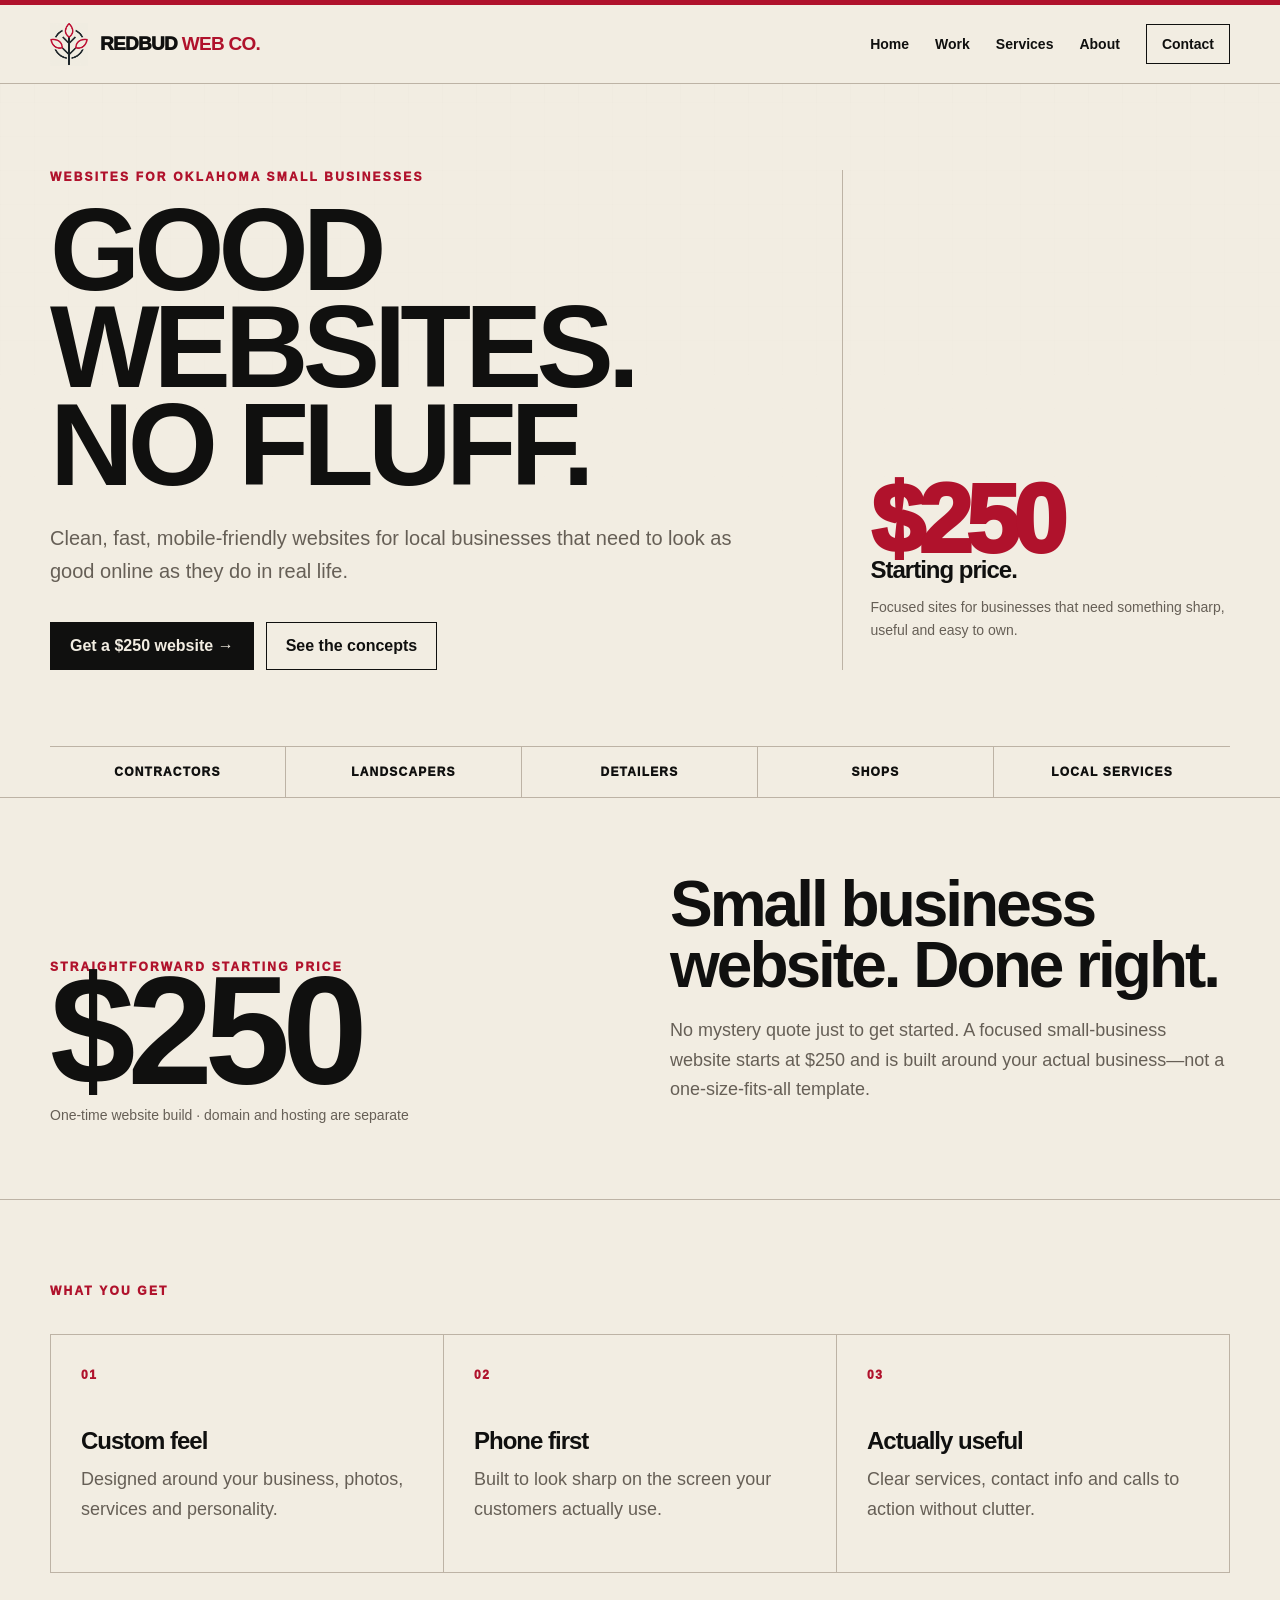
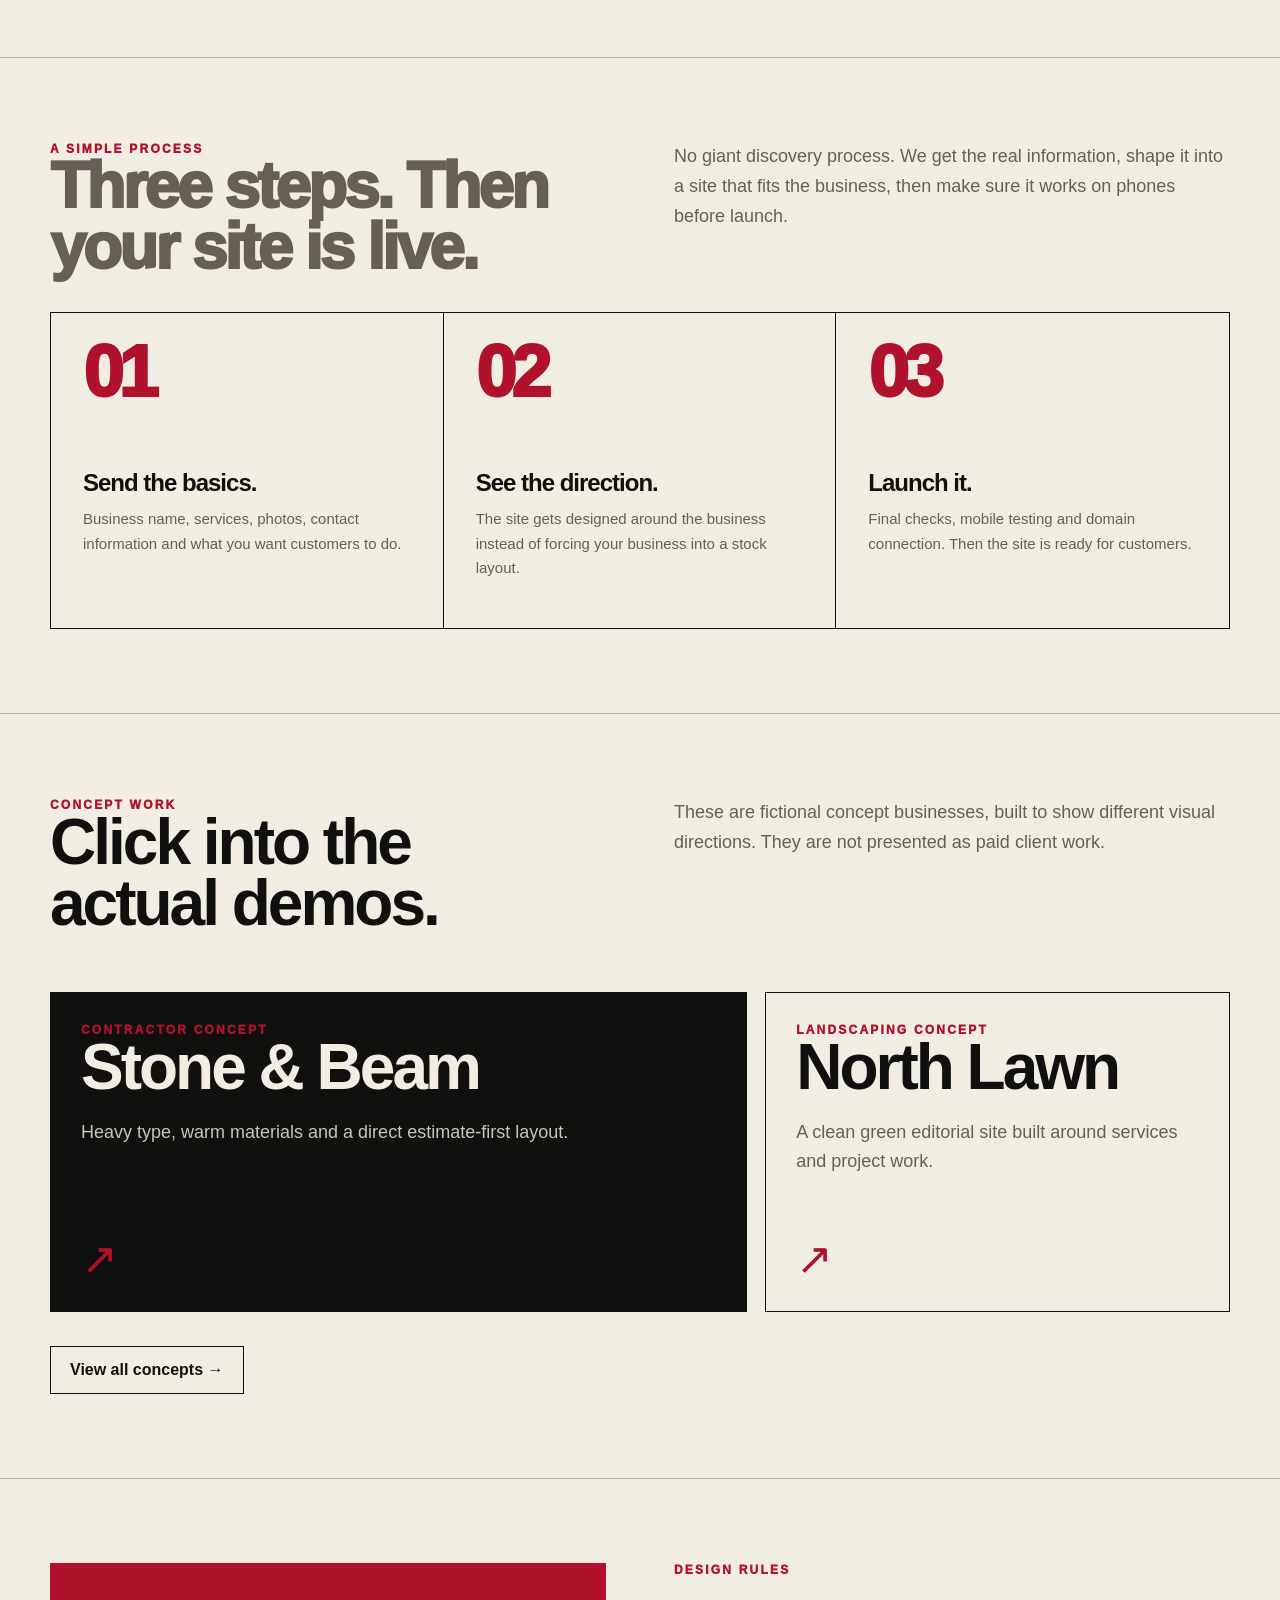
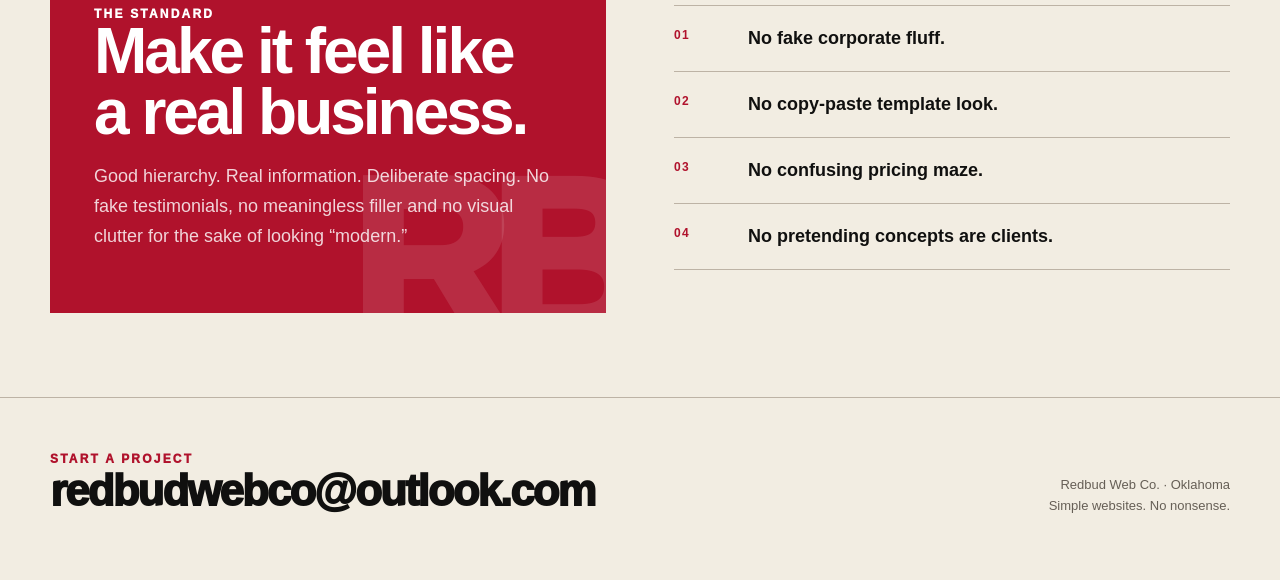
==== index.html @ 7985fb9d "Add files via upload" ====
<!doctype html><html lang="en"><head><meta charset="utf-8"><meta name="viewport" content="width=device-width,initial-scale=1"><meta name="description" content="Redbud Web Co. builds clean, affordable websites for Oklahoma small businesses. Websites start at $250."><title>Home | Redbud Web Co.</title><link rel="stylesheet" href="style.css"></head><body><div class="topline"></div>
<nav><div class="wrap navin"><a class="brand" aria-current="page" href="index.html"><span class="logo-crop" aria-hidden="true"><img src="assets/redbud-logo-source.png" alt=""></span><span>REDBUD <b>WEB CO.</b></span></a><div class="links"><a href="index.html">Home</a><a href="work.html">Work</a><a href="services.html">Services</a><a href="about.html">About</a><a class="nav-cta" href="contact.html">Contact</a></div><button class="menu-btn" aria-label="Open menu" aria-expanded="false"><span aria-hidden="true"></span></button></div><div class="mobile-menu"><a href="index.html">Home</a><a href="work.html">Work</a><a href="services.html">Services</a><a href="about.html">About</a><a href="contact.html">Contact</a></div></nav>
<header class="hero"><div class="wrap hero-grid"><div><div class="kicker">Websites for Oklahoma small businesses</div><h1>GOOD WEBSITES.<br>NO FLUFF.</h1><p class="hero-copy">Clean, fast, mobile-friendly websites for local businesses that need to look as good online as they do in real life.</p><div class="hero-actions"><a class="btn" href="contact.html">Get a $250 website →</a><a class="btn ghost" href="work.html">See the concepts</a></div></div><aside class="hero-stamp"><div class="big">$250</div><strong>Starting price.</strong><p>Focused sites for businesses that need something sharp, useful and easy to own.</p></aside></div><div class="wrap industry-strip"><span>Contractors</span><span>Landscapers</span><span>Detailers</span><span>Shops</span><span>Local services</span></div></header>
<section class="priceband"><div class="wrap price"><div class="price-lockup reveal"><div class="kicker">Straightforward starting price</div><strong>$250</strong><small>One-time website build · domain and hosting are separate</small></div><div class="reveal"><h2>Small business website. Done right.</h2><p>No mystery quote just to get started. A focused small-business website starts at $250 and is built around your actual business—not a one-size-fits-all template.</p></div></div></section>
<section class="section"><div class="wrap"><div class="kicker">What you get</div><div class="grid3"><article class="card reveal"><span class="n">01</span><h3>Custom feel</h3><p>Designed around your business, photos, services and personality.</p></article><article class="card reveal"><span class="n">02</span><h3>Phone first</h3><p>Built to look sharp on the screen your customers actually use.</p></article><article class="card reveal"><span class="n">03</span><h3>Actually useful</h3><p>Clear services, contact info and calls to action without clutter.</p></article></div></div></section>
<section class="section"><div class="wrap"><div class="split"><div><div class="kicker">A simple process</div><p class="bigline">Three steps. Then your site is live.</p></div><p>No giant discovery process. We get the real information, shape it into a site that fits the business, then make sure it works on phones before launch.</p></div><div class="process reveal"><article><div class="step">01</div><h3>Send the basics.</h3><p>Business name, services, photos, contact information and what you want customers to do.</p></article><article><div class="step">02</div><h3>See the direction.</h3><p>The site gets designed around the business instead of forcing your business into a stock layout.</p></article><article><div class="step">03</div><h3>Launch it.</h3><p>Final checks, mobile testing and domain connection. Then the site is ready for customers.</p></article></div></div></section>
<section class="section"><div class="wrap"><div class="split"><div><div class="kicker">Concept work</div><h2>Click into the actual demos.</h2></div><p>These are fictional concept businesses, built to show different visual directions. They are not presented as paid client work.</p></div><div class="work-preview"><a class="mini-work dark reveal" href="stone-and-beam.html"><div><div class="kicker">Contractor concept</div><h2>Stone &amp; Beam</h2><p>Heavy type, warm materials and a direct estimate-first layout.</p></div><div class="arrow">↗</div></a><a class="mini-work reveal" href="north-lawn.html"><div><div class="kicker">Landscaping concept</div><h2>North Lawn</h2><p>A clean green editorial site built around services and project work.</p></div><div class="arrow">↗</div></a></div><div class="hero-actions"><a class="btn ghost" href="work.html">View all concepts →</a></div></div></section>
<section class="section"><div class="wrap split"><div class="red-panel reveal"><div class="kicker" style="color:white">The standard</div><h2>Make it feel like a real business.</h2><p>Good hierarchy. Real information. Deliberate spacing. No fake testimonials, no meaningless filler and no visual clutter for the sake of looking “modern.”</p></div><div class="reveal"><div class="kicker">Design rules</div><div class="rule-list"><div class="rule"><b>01</b><span>No fake corporate fluff.</span></div><div class="rule"><b>02</b><span>No copy-paste template look.</span></div><div class="rule"><b>03</b><span>No confusing pricing maze.</span></div><div class="rule"><b>04</b><span>No pretending concepts are clients.</span></div></div></div></div></section><footer><div class="wrap foot"><div><div class="kicker">Start a project</div><div class="email"><a href="mailto:redbudwebco@outlook.com">redbudwebco@outlook.com</a></div></div><div class="note">Redbud Web Co. · Oklahoma<br>Simple websites. No nonsense.</div></div></footer><script src="script.js"></script></body></html>
---- style.css ----
:root{
  --ink:#10100f;--paper:#f2ede2;--paper-2:#e8dfd1;--red:#b0122c;--red-dark:#7a1021;--line:#bdb3a5;--muted:#665f56;--max:1180px;
}
*{box-sizing:border-box}html{scroll-behavior:smooth}body{margin:0;background:var(--paper);color:var(--ink);font-family:Inter,ui-sans-serif,-apple-system,BlinkMacSystemFont,"Segoe UI",sans-serif;-webkit-font-smoothing:antialiased}body:before{content:"";position:fixed;inset:0;pointer-events:none;opacity:.22;background-image:linear-gradient(rgba(16,16,15,.04) 1px,transparent 1px),linear-gradient(90deg,rgba(16,16,15,.04) 1px,transparent 1px);background-size:34px 34px;mask-image:linear-gradient(to bottom,black,transparent 75%);z-index:-1}a{color:inherit;text-decoration:none}img{display:block;max-width:100%}button,input,textarea{font:inherit}.wrap{width:min(var(--max),calc(100% - 40px));margin-inline:auto}.topline{height:5px;background:var(--red)}
nav{position:sticky;top:0;z-index:50;background:rgba(242,237,226,.94);backdrop-filter:blur(12px);border-bottom:1px solid var(--line)}.navin{height:78px;display:flex;align-items:center;justify-content:space-between;gap:24px}.brand{display:inline-flex;align-items:center;gap:12px;font-weight:950;letter-spacing:-.7px;font-size:19px}.brand b{color:var(--red)}.logo-crop{position:relative;display:inline-block;width:38px;height:43px;overflow:hidden;flex:0 0 38px}.logo-crop img{position:absolute;width:82px;max-width:none;left:-22px;top:-18px;mix-blend-mode:multiply}.links{display:flex;gap:26px;align-items:center;font-size:14px;font-weight:800}.links a{position:relative}.links a:after{content:"";position:absolute;left:0;right:100%;bottom:-6px;height:2px;background:var(--red);transition:.2s ease}.links a:hover:after,.links a[aria-current="page"]:after{right:0}.nav-cta{padding:11px 15px;border:1px solid var(--ink)}.nav-cta:hover{background:var(--ink);color:var(--paper)}.menu-btn{display:none;background:none;border:0;font-weight:900;font-size:24px;padding:8px}.mobile-menu{display:none;border-top:1px solid var(--line);padding:12px 20px 18px}.mobile-menu a{display:block;padding:11px 0;font-weight:800}

.hero{padding:86px 0 0;border-bottom:1px solid var(--line);overflow:hidden}.hero-grid{display:grid;grid-template-columns:minmax(0,1.3fr) minmax(280px,.7fr);gap:70px;align-items:end}.kicker{text-transform:uppercase;letter-spacing:2.2px;font-size:12px;color:var(--red);font-weight:950}h1,h2,h3,p{margin-top:0}h1{font-size:clamp(58px,9.2vw,116px);line-height:.84;letter-spacing:-6px;margin:18px 0 28px;max-width:1000px;text-wrap:balance}h2{font-size:clamp(36px,5vw,64px);line-height:.95;letter-spacing:-3px;margin-bottom:20px;text-wrap:balance}h3{font-size:24px;letter-spacing:-1px;margin-bottom:10px}p{font-size:18px;line-height:1.65;color:var(--muted);max-width:720px}.hero-copy{font-size:20px;max-width:690px}.hero-actions{display:flex;gap:12px;flex-wrap:wrap;margin-top:34px}.btn{display:inline-flex;align-items:center;justify-content:center;gap:10px;background:var(--ink);color:var(--paper);padding:14px 19px;border:1px solid var(--ink);font-weight:900;transition:.18s ease}.btn:hover{transform:translateY(-2px);background:var(--red);border-color:var(--red)}.btn.ghost{background:transparent;color:var(--ink)}.btn.ghost:hover{color:var(--paper)}.hero-stamp{align-self:stretch;border-left:1px solid var(--line);padding:0 0 28px 28px;display:flex;flex-direction:column;justify-content:flex-end}.hero-stamp .big{font-size:clamp(56px,8vw,96px);font-weight:950;letter-spacing:-6px;line-height:.75;color:var(--red)}.hero-stamp strong{font-size:24px;letter-spacing:-1px}.hero-stamp p{font-size:14px;margin:12px 0 0}.industry-strip{margin-top:76px;border-top:1px solid var(--line);display:grid;grid-template-columns:repeat(5,1fr)}.industry-strip span{padding:18px 10px;border-right:1px solid var(--line);font-size:12px;font-weight:950;text-transform:uppercase;letter-spacing:1.2px;text-align:center}.industry-strip span:last-child{border-right:0}
.priceband{border-bottom:1px solid var(--line)}.price{display:grid;grid-template-columns:1fr 1fr;gap:60px;align-items:end;padding:76px 0}.price-lockup strong{font-size:clamp(86px,12vw,154px);letter-spacing:-8px;line-height:.75;display:block}.price-lockup small{display:block;font-size:14px;color:var(--muted);margin-top:18px}.section{padding:84px 0;border-bottom:1px solid var(--line)}.section.compact{padding:60px 0}.grid3{display:grid;grid-template-columns:repeat(3,1fr);border-top:1px solid var(--line);border-left:1px solid var(--line);margin-top:36px}.card{padding:30px;border-right:1px solid var(--line);border-bottom:1px solid var(--line);min-height:210px;background:transparent;transition:.2s ease}.card:hover{background:var(--paper-2);transform:translateY(-3px)}.card .n{font-size:12px;color:var(--red);font-weight:950;letter-spacing:1.5px}.card h3{margin-top:44px}.split{display:grid;grid-template-columns:1fr 1fr;gap:68px;align-items:start}.bigline{font-size:clamp(34px,5vw,68px);font-weight:950;letter-spacing:-3px;line-height:.95;margin:0}.rule-list{border-top:1px solid var(--line);margin-top:28px}.rule{display:grid;grid-template-columns:56px 1fr;gap:18px;padding:22px 0;border-bottom:1px solid var(--line)}.rule b{color:var(--red);font-size:12px;letter-spacing:1.4px}.rule span{font-size:18px;font-weight:800}
.process{display:grid;grid-template-columns:repeat(3,1fr);border:1px solid var(--ink);margin-top:34px}.process article{padding:32px;min-height:260px;border-right:1px solid var(--ink);position:relative}.process article:last-child{border-right:0}.process .step{font-size:72px;line-height:.75;font-weight:950;letter-spacing:-5px;color:var(--red)}.process h3{margin-top:70px}.process p{font-size:15px}.red-panel{background:var(--red);color:white;padding:44px;position:relative;overflow:hidden}.red-panel:after{content:"RB";position:absolute;right:-20px;bottom:-58px;font-size:220px;font-weight:950;letter-spacing:-20px;color:rgba(255,255,255,.11);line-height:1}.red-panel p{color:rgba(255,255,255,.82)}
.project-grid{display:grid;grid-template-columns:1fr 1fr;gap:18px;margin-top:40px}.project-link{display:block}.project{position:relative;background:var(--ink);color:var(--paper);padding:38px;min-height:410px;overflow:hidden;border:1px solid var(--ink);transition:transform .22s ease,box-shadow .22s ease}.project.light{background:var(--paper-2);color:var(--ink);border-color:var(--line)}.project p{color:#c9c4bb}.project.light p{color:var(--muted)}.project .mock{margin-top:46px;border:1px solid #57534d;padding:20px;font-family:ui-monospace,SFMono-Regular,Menlo,monospace;font-size:13px;line-height:1.7}.project.light .mock{border-color:var(--line)}.project:after{content:"↗";position:absolute;right:28px;top:25px;font-size:32px;font-weight:800;color:var(--red);transition:.2s ease}.project-link:hover .project{transform:translateY(-5px) rotate(-.25deg);box-shadow:10px 10px 0 var(--red)}.project-link:nth-child(even):hover .project{transform:translateY(-5px) rotate(.25deg)}.project-chip{display:inline-block;margin-top:24px;border:1px solid currentColor;padding:7px 9px;font-size:11px;font-weight:950;letter-spacing:1.2px;text-transform:uppercase}
.work-preview{display:grid;grid-template-columns:1.2fr .8fr;gap:18px;margin-top:38px}.mini-work{border:1px solid var(--ink);padding:30px;min-height:320px;display:flex;flex-direction:column;justify-content:space-between;transition:.2s ease}.mini-work.dark{background:var(--ink);color:var(--paper)}.mini-work.dark p{color:#c9c4bb}.mini-work:hover{transform:translate(-4px,-4px);box-shadow:8px 8px 0 var(--red)}.mini-work .arrow{font-size:44px;line-height:1;color:var(--red)}
.pagehead{padding:74px 0 58px;border-bottom:1px solid var(--line)}.pagehead h1{font-size:clamp(52px,8vw,92px);margin-bottom:22px}.pricing-box{border:2px solid var(--ink);padding:38px;display:grid;grid-template-columns:1fr auto;gap:35px;align-items:center}.pricing-box .money{font-size:clamp(76px,11vw,140px);font-weight:950;letter-spacing:-7px;line-height:.78}.tag{display:inline-block;border:1px solid var(--line);padding:8px 10px;font-size:12px;font-weight:900;text-transform:uppercase;letter-spacing:1px;margin:0 6px 8px 0}.faq{border-top:1px solid var(--line);margin-top:36px}details{border-bottom:1px solid var(--line);padding:20px 0}summary{cursor:pointer;font-weight:900;font-size:20px;list-style:none}summary::-webkit-details-marker{display:none}details p{padding-top:14px;margin-bottom:0}.contact-box{display:grid;grid-template-columns:1.1fr .9fr;gap:60px;align-items:start}.contact-email{font-size:clamp(28px,5vw,56px);font-weight:950;letter-spacing:-2.5px;word-break:break-word}.contact-panel{background:var(--ink);color:var(--paper);padding:36px}.contact-panel p{color:#c9c4bb}.contact-panel .btn{background:var(--red);border-color:var(--red)}footer{padding:54px 0 64px}.foot{display:flex;justify-content:space-between;gap:30px;align-items:flex-end}.email{font-size:clamp(24px,4vw,44px);font-weight:950;letter-spacing:-2px;word-break:break-word}.note{font-size:13px;color:var(--muted);line-height:1.6;text-align:right}.badge-row{display:flex;flex-wrap:wrap;gap:8px;margin-top:20px}.reveal{opacity:0;transform:translateY(12px);transition:.55s ease}.reveal.visible{opacity:1;transform:none}
@media(max-width:860px){.links{display:none}.menu-btn{display:block}.mobile-menu.open{display:block}.hero-grid,.price,.split,.contact-box,.work-preview{grid-template-columns:1fr}.hero-grid{gap:38px}.hero-stamp{border-left:0;border-top:1px solid var(--line);padding:24px 0}.grid3,.project-grid,.process{grid-template-columns:1fr}.process article{border-right:0;border-bottom:1px solid var(--ink)}.process article:last-child{border-bottom:0}.pricing-box{grid-template-columns:1fr}.foot{align-items:flex-start;flex-direction:column}.note{text-align:left}.industry-strip{grid-template-columns:1fr 1fr}.industry-strip span{border-bottom:1px solid var(--line)}}@media(max-width:520px){.wrap{width:min(var(--max),calc(100% - 28px))}.hero{padding-top:64px}.section{padding:66px 0}.pagehead{padding:58px 0 46px}h1{font-size:54px;letter-spacing:-3px}.price-lockup strong{letter-spacing:-5px}.card{min-height:180px}.project{padding:28px;min-height:350px}.industry-strip{grid-template-columns:1fr}.industry-strip span{border-right:0}}


/* ——— Intentional mobile design ——— */
html,body{max-width:100%;overflow-x:hidden}
a,button{-webkit-tap-highlight-color:rgba(176,18,44,.12)}
::selection{background:var(--red);color:#fff}

@media(max-width:860px){
  nav{backdrop-filter:blur(16px)}
  .navin{height:68px;gap:14px}
  .brand{gap:9px;font-size:16px;letter-spacing:-.45px}
  .logo-crop{width:31px;height:36px;flex-basis:31px}
  .logo-crop img{width:69px;left:-19px;top:-15px}

  .menu-btn{
    display:grid;
    place-items:center;
    width:42px;
    height:42px;
    padding:0;
    border:1px solid var(--ink);
    border-radius:0;
    font-size:0;
    cursor:pointer;
    position:relative;
  }
  .menu-btn:before,.menu-btn:after,.menu-btn span{
    content:"";
    position:absolute;
    width:18px;
    height:2px;
    background:var(--ink);
    transition:transform .2s ease,top .2s ease,opacity .2s ease;
  }
  .menu-btn:before{top:14px}
  .menu-btn span{top:20px}
  .menu-btn:after{top:26px}
  .menu-btn[aria-expanded="true"]:before{top:20px;transform:rotate(45deg)}
  .menu-btn[aria-expanded="true"] span{opacity:0}
  .menu-btn[aria-expanded="true"]:after{top:20px;transform:rotate(-45deg)}

  .mobile-menu{
    padding:0 max(20px,env(safe-area-inset-right)) 18px max(20px,env(safe-area-inset-left));
    background:var(--paper);
  }
  .mobile-menu.open{
    display:block;
    animation:menuDrop .18s ease-out both;
  }
  .mobile-menu a{
    display:flex;
    align-items:center;
    justify-content:space-between;
    min-height:56px;
    padding:0;
    border-bottom:1px solid var(--line);
    font-size:22px;
    font-weight:950;
    letter-spacing:-.8px;
  }
  .mobile-menu a:after{content:"↗";font-size:18px;color:var(--red)}
  .mobile-menu a:last-child{
    margin-top:14px;
    min-height:52px;
    padding:0 16px;
    border:1px solid var(--red);
    background:var(--red);
    color:#fff;
  }
  .mobile-menu a:last-child:after{color:#fff}
  @keyframes menuDrop{from{opacity:0;transform:translateY(-8px)}to{opacity:1;transform:none}}

  .hero{padding:58px 0 0}
  .hero-grid{gap:30px}
  .hero-copy{font-size:18px;line-height:1.55}
  .hero-actions{margin-top:28px;gap:10px}
  .hero-actions .btn{min-height:52px;padding:14px 18px}
  .hero-stamp{padding:22px 0 8px}
  .hero-stamp .big{font-size:72px;letter-spacing:-5px}
  .hero-stamp strong{font-size:20px}
  .hero-stamp p{max-width:420px}

  .price{gap:30px;padding:58px 0}
  .section{padding:70px 0}
  .section.compact{padding:50px 0}
  .split{gap:32px}

  .grid3{
    border-left:0;
    border-top:1px solid var(--ink);
    gap:0;
  }
  .card{
    min-height:0;
    padding:24px 4px 26px;
    border-right:0;
    border-bottom:1px solid var(--line);
  }
  .card:hover{transform:none}
  .card h3{margin-top:26px}
  .card p{margin-bottom:0}

  .process{margin-top:28px}
  .process article{min-height:0;padding:26px}
  .process .step{font-size:58px}
  .process h3{margin-top:38px}

  .project-grid{gap:12px;margin-top:30px}
  .project{min-height:340px}
  .project-link:hover .project,.project-link:nth-child(even):hover .project{
    transform:none;box-shadow:none
  }
  .project:after{right:22px;top:20px}
  .project .mock{margin-top:34px}

  .work-preview{gap:12px;margin-top:30px}
  .mini-work{min-height:260px}
  .mini-work:hover{transform:none;box-shadow:none}

  .pricing-box{padding:28px;gap:24px}
  .contact-box{gap:32px}
  .contact-panel{padding:28px}

  details{padding:18px 0}
  summary{font-size:18px;line-height:1.3}

  footer{padding:44px 0 calc(48px + env(safe-area-inset-bottom))}
  .foot{gap:22px}
}

@media(max-width:520px){
  .wrap{width:calc(100% - 32px)}
  .topline{height:4px}
  .navin{height:64px}

  .pagehead{padding:48px 0 40px}
  .pagehead h1{font-size:clamp(44px,14vw,62px);line-height:.9;letter-spacing:-3.5px;margin-bottom:18px}
  .hero{padding-top:46px}
  h1{font-size:clamp(48px,15vw,66px);line-height:.88;letter-spacing:-4px;margin:14px 0 22px}
  h2{font-size:clamp(34px,11vw,48px);line-height:.97;letter-spacing:-2.2px}
  h3{font-size:22px}
  p{font-size:16px;line-height:1.58}
  .hero-copy{font-size:17px}

  .kicker{font-size:11px;letter-spacing:1.7px}
  .hero-actions{display:grid;grid-template-columns:1fr}
  .hero-actions .btn{width:100%;min-height:54px}
  .btn{min-height:48px}

  .hero-stamp .big{font-size:64px}
  .industry-strip{
    display:flex;
    overflow-x:auto;
    margin:46px -16px 0;
    padding-left:16px;
    border-top:1px solid var(--line);
    scrollbar-width:none;
    overscroll-behavior-inline:contain;
  }
  .industry-strip::-webkit-scrollbar{display:none}
  .industry-strip span{
    flex:0 0 auto;
    min-width:135px;
    padding:16px 18px;
    border-right:1px solid var(--line);
    border-bottom:0;
    white-space:nowrap;
  }

  .price{padding:50px 0}
  .price-lockup strong{font-size:96px;letter-spacing:-6px}
  .price-lockup small{margin-top:14px;line-height:1.5}

  .section{padding:58px 0}
  .section.compact{padding:44px 0}
  .red-panel{padding:30px 26px}
  .red-panel:after{font-size:160px;right:-14px;bottom:-44px}

  .rule{grid-template-columns:42px 1fr;gap:12px;padding:18px 0}
  .rule span{font-size:16px}
  .bigline{font-size:40px;letter-spacing:-2px}

  .project{padding:24px;min-height:310px}
  .project .mock{padding:16px;font-size:12px}
  .project:after{font-size:26px}
  .project-chip{margin-top:18px}

  .mini-work{padding:24px;min-height:235px}
  .mini-work .arrow{font-size:36px}

  .pricing-box{padding:24px;border-width:1px}
  .pricing-box .money{font-size:84px;letter-spacing:-5px}
  .tag{font-size:10px}

  .contact-email{font-size:clamp(26px,9vw,40px);letter-spacing:-1.7px}
  .contact-panel{padding:24px}
  .contact-panel .btn{width:100%}

  .email{font-size:clamp(23px,8vw,34px);letter-spacing:-1.4px}
  .note{font-size:12px}

  /* Give touch devices feedback without desktop-style hover movement. */
  .btn:active{transform:translateY(1px)}
  .project-link:active .project,.mini-work:active{background:var(--paper-2)}
  .project-link:active .project:not(.light){background:#1c1b19}
}

@media(max-width:360px){
  .wrap{width:calc(100% - 24px)}
  .brand span:last-child{font-size:14px}
  .logo-crop{width:28px;flex-basis:28px}
  h1{font-size:45px}
  .price-lockup strong{font-size:82px}
}
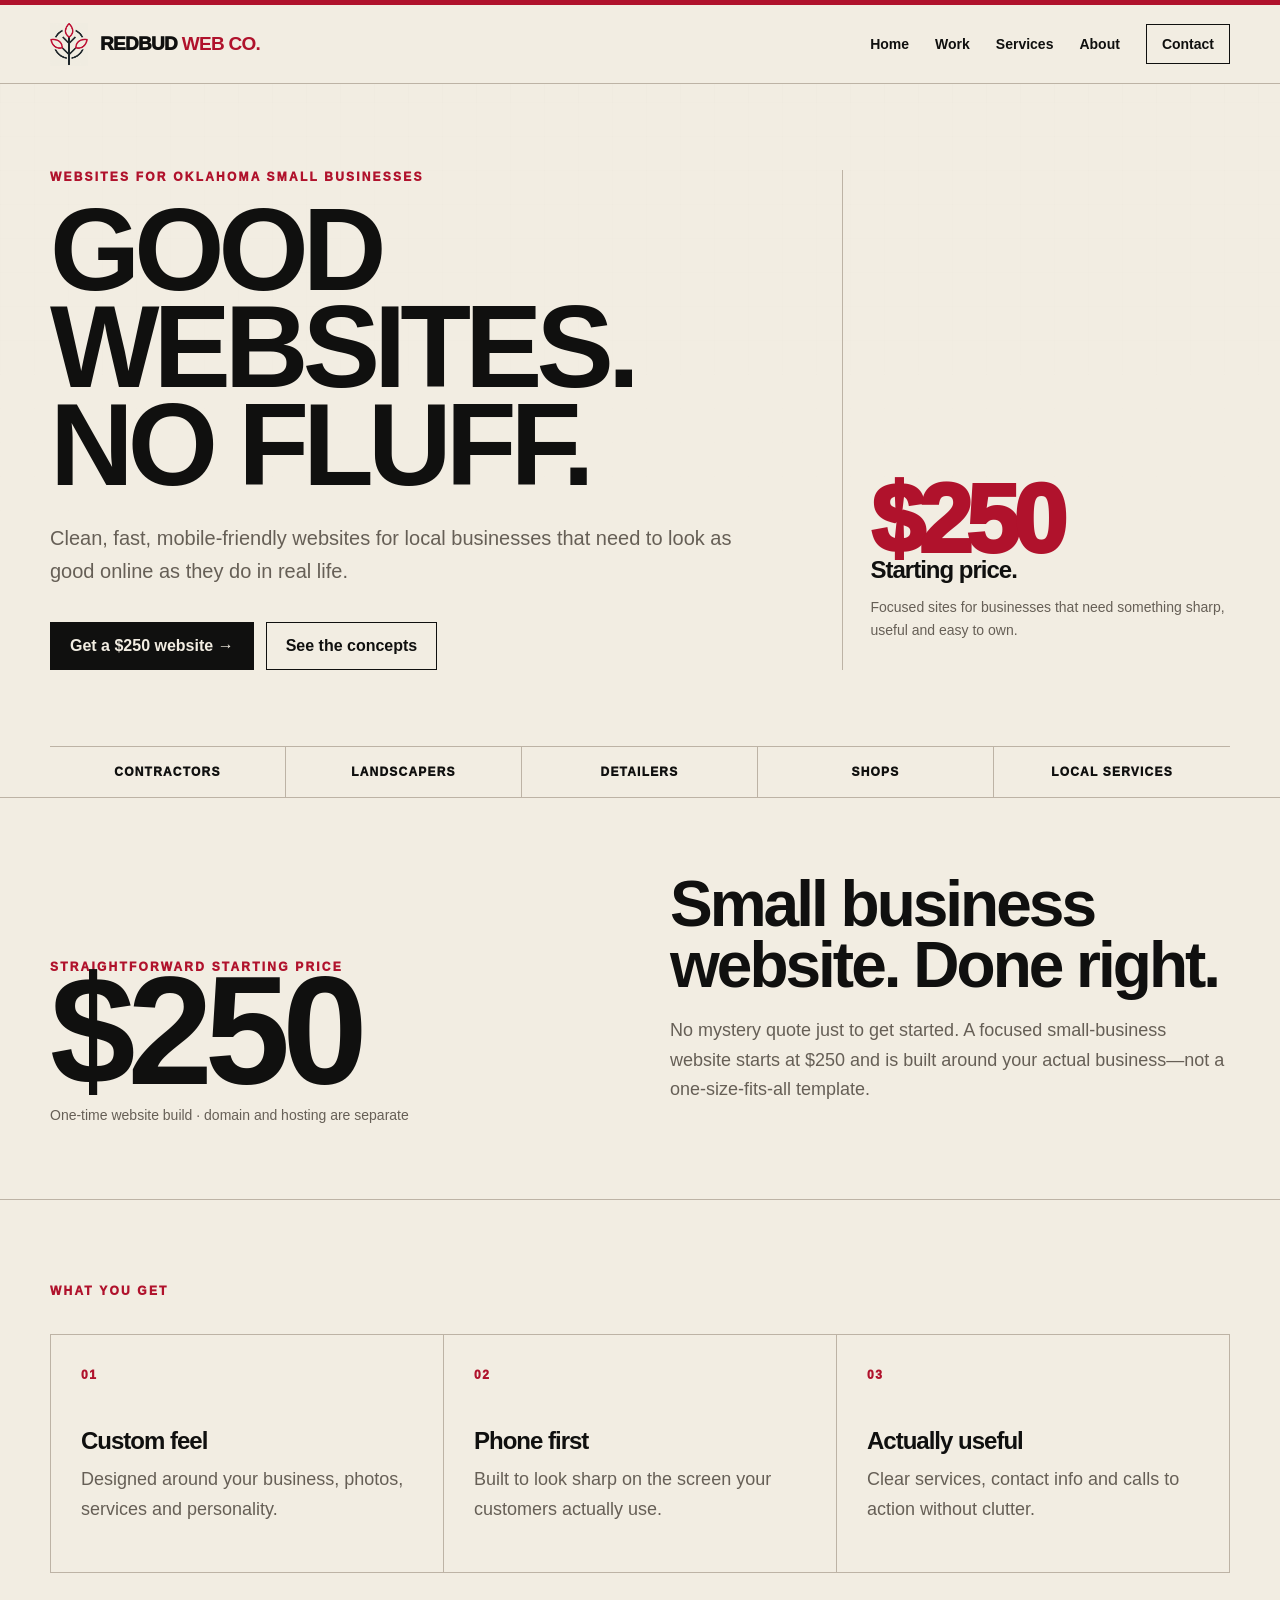
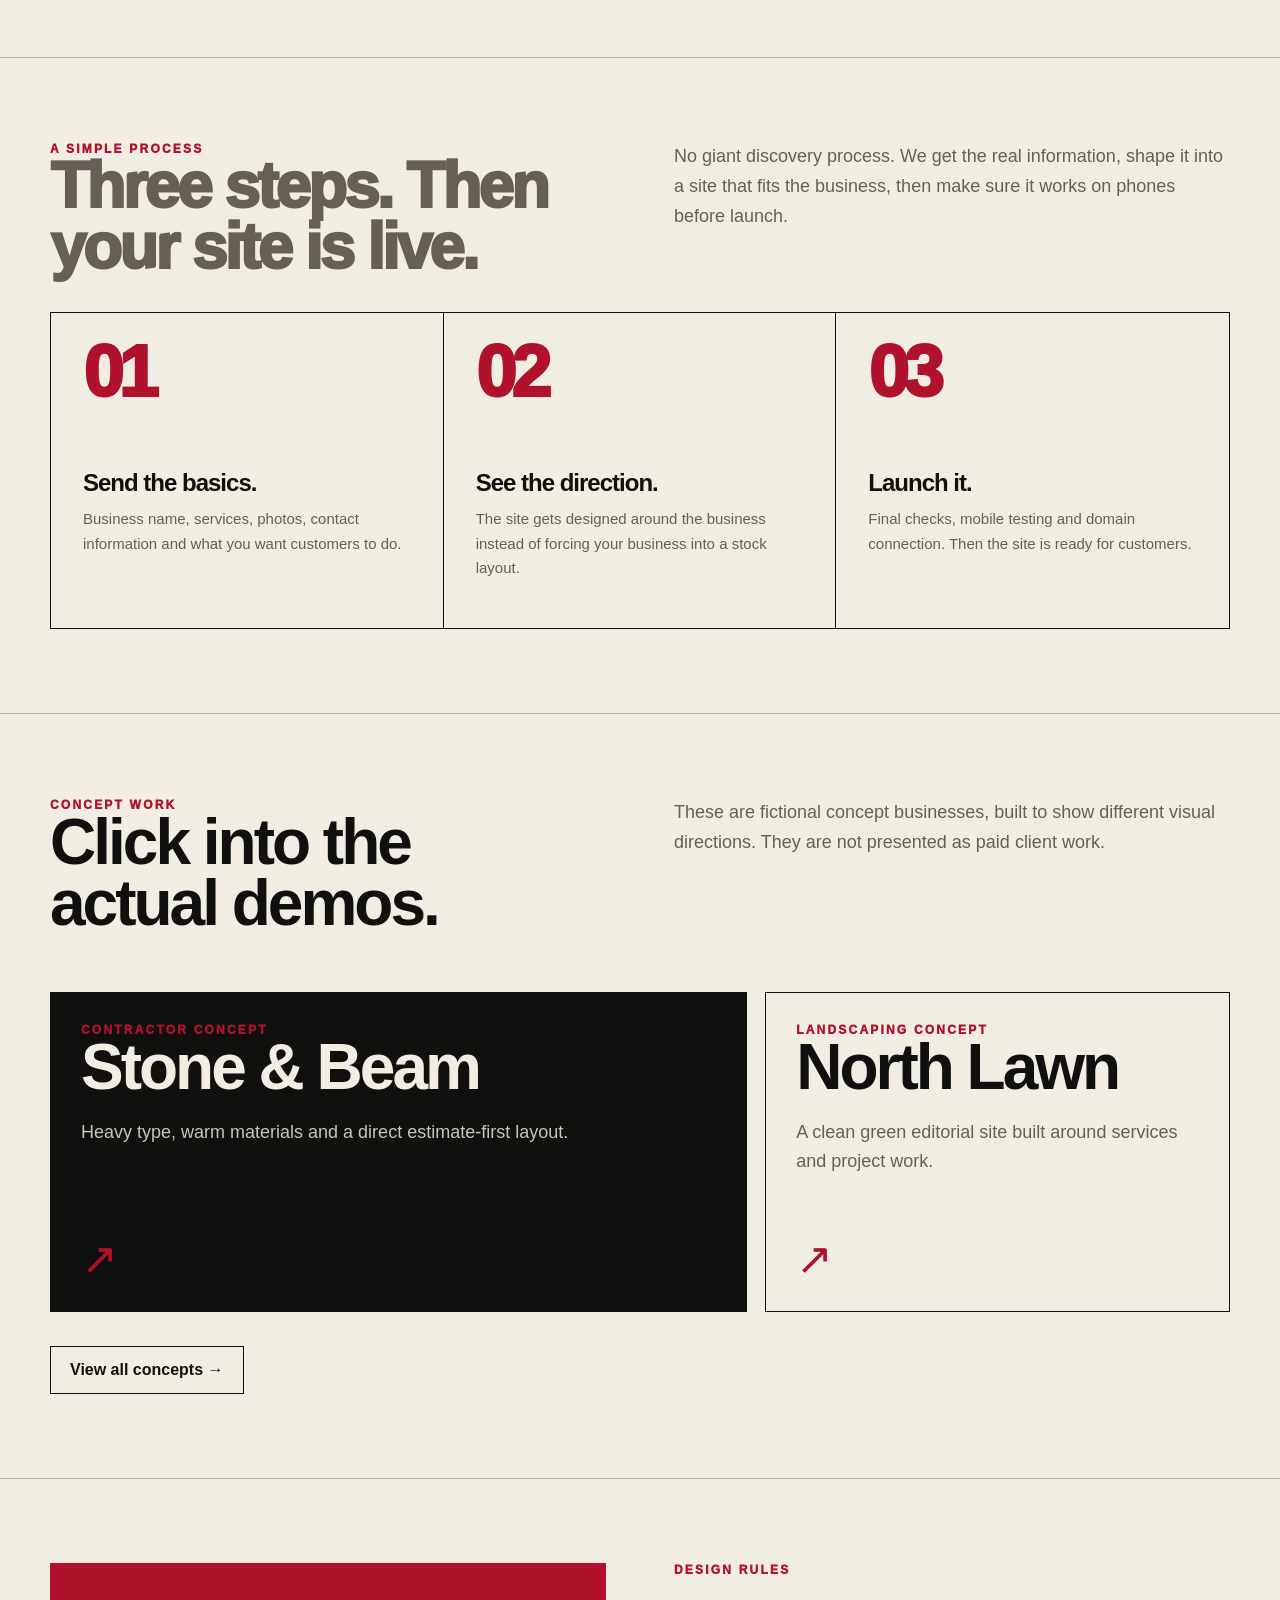
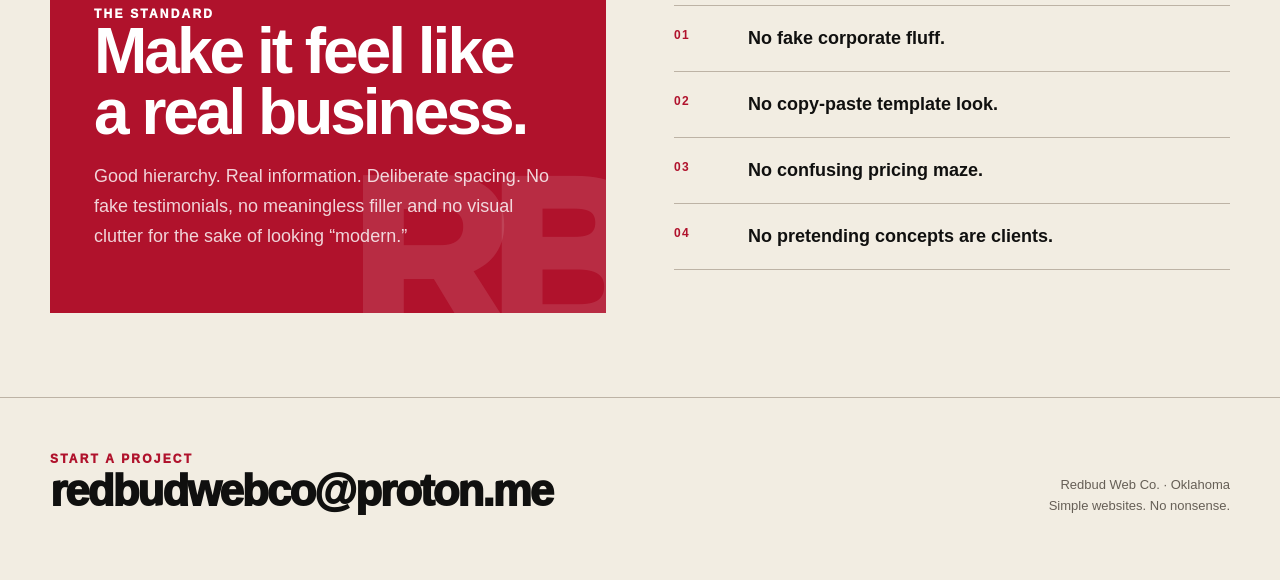
==== commit 1b4658e7: "Update index.html" ====
--- a/index.html
+++ b/index.html
@@ -5,4 +5,4 @@
 <section class="section"><div class="wrap"><div class="kicker">What you get</div><div class="grid3"><article class="card reveal"><span class="n">01</span><h3>Custom feel</h3><p>Designed around your business, photos, services and personality.</p></article><article class="card reveal"><span class="n">02</span><h3>Phone first</h3><p>Built to look sharp on the screen your customers actually use.</p></article><article class="card reveal"><span class="n">03</span><h3>Actually useful</h3><p>Clear services, contact info and calls to action without clutter.</p></article></div></div></section>
 <section class="section"><div class="wrap"><div class="split"><div><div class="kicker">A simple process</div><p class="bigline">Three steps. Then your site is live.</p></div><p>No giant discovery process. We get the real information, shape it into a site that fits the business, then make sure it works on phones before launch.</p></div><div class="process reveal"><article><div class="step">01</div><h3>Send the basics.</h3><p>Business name, services, photos, contact information and what you want customers to do.</p></article><article><div class="step">02</div><h3>See the direction.</h3><p>The site gets designed around the business instead of forcing your business into a stock layout.</p></article><article><div class="step">03</div><h3>Launch it.</h3><p>Final checks, mobile testing and domain connection. Then the site is ready for customers.</p></article></div></div></section>
 <section class="section"><div class="wrap"><div class="split"><div><div class="kicker">Concept work</div><h2>Click into the actual demos.</h2></div><p>These are fictional concept businesses, built to show different visual directions. They are not presented as paid client work.</p></div><div class="work-preview"><a class="mini-work dark reveal" href="stone-and-beam.html"><div><div class="kicker">Contractor concept</div><h2>Stone &amp; Beam</h2><p>Heavy type, warm materials and a direct estimate-first layout.</p></div><div class="arrow">↗</div></a><a class="mini-work reveal" href="north-lawn.html"><div><div class="kicker">Landscaping concept</div><h2>North Lawn</h2><p>A clean green editorial site built around services and project work.</p></div><div class="arrow">↗</div></a></div><div class="hero-actions"><a class="btn ghost" href="work.html">View all concepts →</a></div></div></section>
-<section class="section"><div class="wrap split"><div class="red-panel reveal"><div class="kicker" style="color:white">The standard</div><h2>Make it feel like a real business.</h2><p>Good hierarchy. Real information. Deliberate spacing. No fake testimonials, no meaningless filler and no visual clutter for the sake of looking “modern.”</p></div><div class="reveal"><div class="kicker">Design rules</div><div class="rule-list"><div class="rule"><b>01</b><span>No fake corporate fluff.</span></div><div class="rule"><b>02</b><span>No copy-paste template look.</span></div><div class="rule"><b>03</b><span>No confusing pricing maze.</span></div><div class="rule"><b>04</b><span>No pretending concepts are clients.</span></div></div></div></div></section><footer><div class="wrap foot"><div><div class="kicker">Start a project</div><div class="email"><a href="mailto:redbudwebco@outlook.com">redbudwebco@outlook.com</a></div></div><div class="note">Redbud Web Co. · Oklahoma<br>Simple websites. No nonsense.</div></div></footer><script src="script.js"></script></body></html>+<section class="section"><div class="wrap split"><div class="red-panel reveal"><div class="kicker" style="color:white">The standard</div><h2>Make it feel like a real business.</h2><p>Good hierarchy. Real information. Deliberate spacing. No fake testimonials, no meaningless filler and no visual clutter for the sake of looking “modern.”</p></div><div class="reveal"><div class="kicker">Design rules</div><div class="rule-list"><div class="rule"><b>01</b><span>No fake corporate fluff.</span></div><div class="rule"><b>02</b><span>No copy-paste template look.</span></div><div class="rule"><b>03</b><span>No confusing pricing maze.</span></div><div class="rule"><b>04</b><span>No pretending concepts are clients.</span></div></div></div></div></section><footer><div class="wrap foot"><div><div class="kicker">Start a project</div><div class="email"><a href="mailto:redbudwebco@proton.me">redbudwebco@proton.me</a></div></div><div class="note">Redbud Web Co. · Oklahoma<br>Simple websites. No nonsense.</div></div></footer><script src="script.js"></script></body></html>
